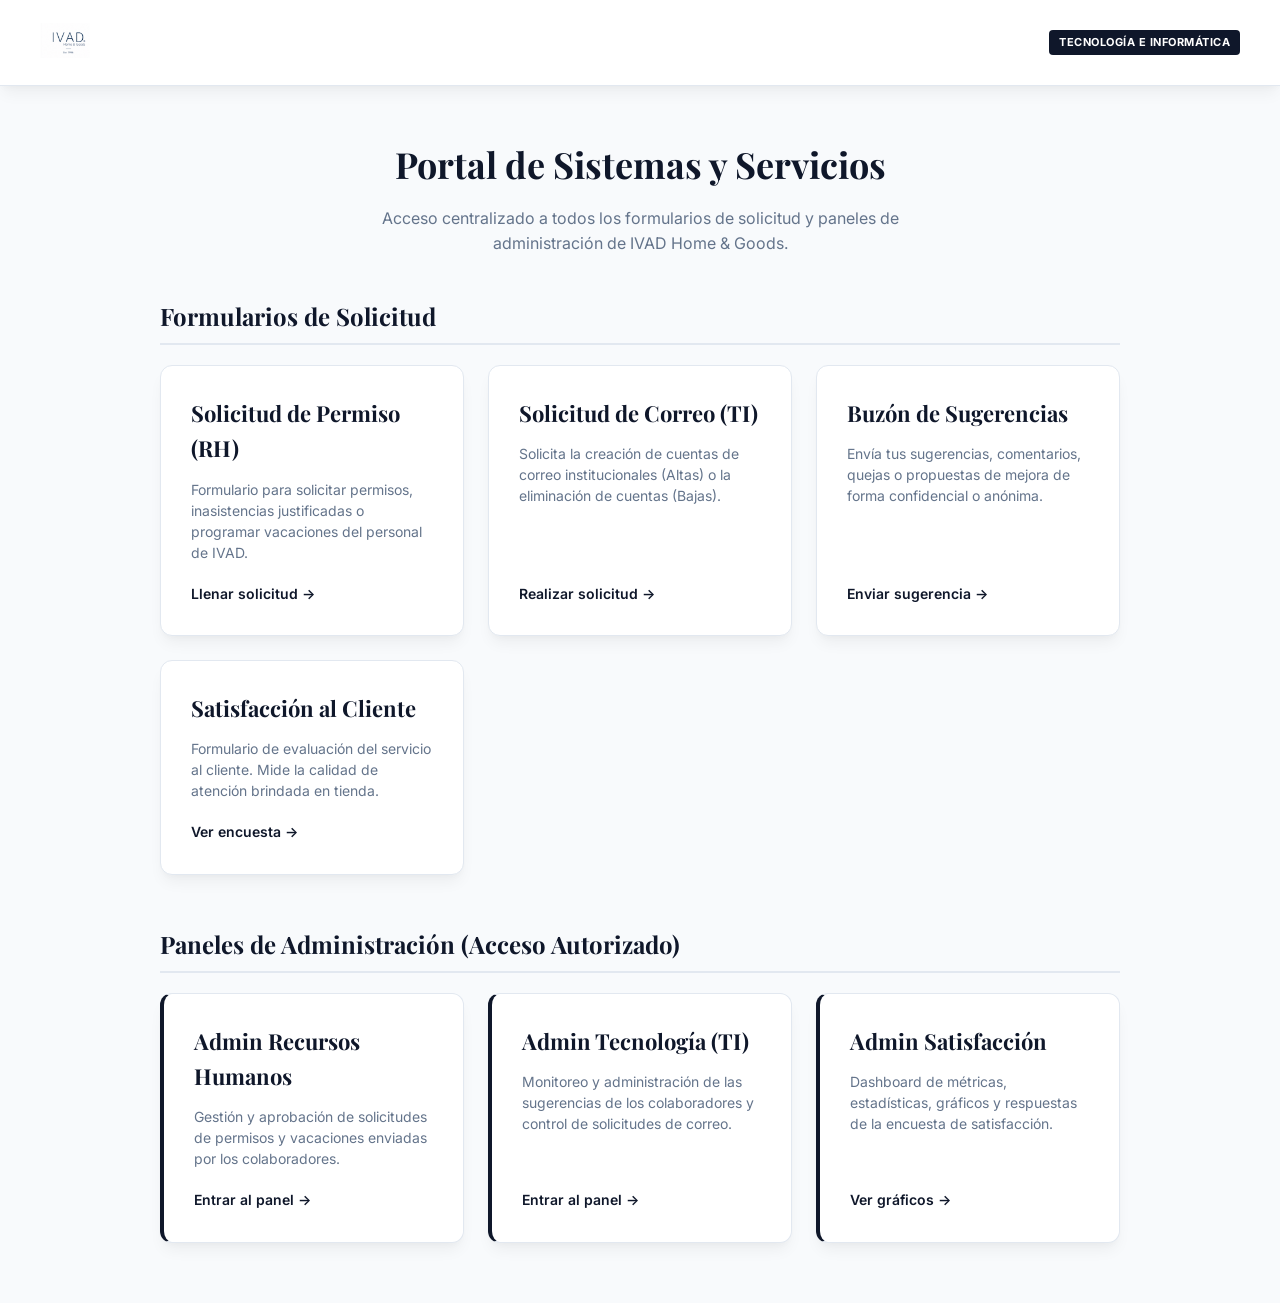
==== index.html @ 57df96f6 "Remove emojis and align colors to standard IVAD branding in portal and panel" ====
<!doctype html>
<html lang="es">
<head>
  <meta charset="utf-8" />
  <meta name="viewport" content="width=device-width, initial-scale=1" />
  <title>IVAD · Portal de Tecnología</title>
  <meta name="description" content="Portal oficial de Servicios de Tecnología e Informática - IVAD" />
  <link rel="preconnect" href="https://fonts.googleapis.com" />
  <link rel="preconnect" href="https://fonts.gstatic.com" crossorigin />
  <link href="https://fonts.googleapis.com/css2?family=Inter:wght@400;500;600;700&family=Playfair+Display:wght@500;600;700&display=swap" rel="stylesheet" />
  <link rel="stylesheet" href="styles.css" />
  <style>
    .portal-grid {
      display: grid;
      grid-template-columns: repeat(auto-fit, minmax(280px, 1fr));
      gap: 24px;
      margin-top: 40px;
    }
    .portal-card {
      background: var(--card);
      border: 1px solid var(--rule);
      border-radius: var(--radius);
      padding: 30px;
      text-decoration: none;
      color: inherit;
      box-shadow: var(--shadow);
      transition: all 0.3s cubic-bezier(0.4, 0, 0.2, 1);
      display: flex;
      flex-direction: column;
      justify-content: space-between;
      min-height: 200px;
    }
    .portal-card:hover {
      transform: translateY(-5px);
      border-color: var(--primary);
      box-shadow: 0 20px 25px -5px rgba(0, 0, 0, 0.1), 0 10px 10px -5px rgba(0, 0, 0, 0.04);
    }
    .portal-card h2 {
      font-family: 'Playfair Display', serif;
      font-size: 22px;
      margin-bottom: 12px;
      color: var(--ink);
    }
    .portal-card p {
      color: var(--ink-soft);
      font-size: 14px;
      line-height: 1.5;
      margin-bottom: 20px;
      flex-grow: 1;
    }
    .portal-card .action-link {
      font-size: 14px;
      font-weight: 600;
      color: var(--primary);
      display: flex;
      align-items: center;
      gap: 6px;
    }
    .portal-card:hover .action-link {
      text-decoration: underline;
    }
  </style>
</head>
<body>
  <header class="page-header">
    <img src="ivad-logo.png" alt="IVAD Home & Goods" />
    <div class="dept-tag">Tecnología e Informática</div>
  </header>

  <main class="container" style="max-width: 1000px; margin-top: 50px;">
    <div style="text-align: center; margin-bottom: 40px;">
      <h1 style="font-family: 'Playfair Display', serif; font-size: 36px; margin-bottom: 12px;">Portal de Sistemas y Servicios</h1>
      <p style="color: var(--ink-soft); font-size: 16px; max-width: 600px; margin: 0 auto;">
        Acceso centralizado a todos los formularios de solicitud y paneles de administración de IVAD Home & Goods.
      </p>
    </div>

    <!-- SECCIÓN DE FORMULARIOS -->
    <div style="margin-top: 30px;">
      <h2 style="font-family: 'Playfair Display', serif; font-size: 24px; border-bottom: 2px solid var(--rule); padding-bottom: 8px; color: var(--ink); margin-bottom: 20px;">Formularios de Solicitud</h2>
      <div class="portal-grid" style="margin-top: 10px;">
        
        <!-- Tarjeta: Solicitud de Permisos -->
        <a href="https://recursohumanos.ivadsrl.com/" target="_blank" class="portal-card">
          <div>
            <h2>Solicitud de Permiso (RH)</h2>
            <p>Formulario para solicitar permisos, inasistencias justificadas o programar vacaciones del personal de IVAD.</p>
          </div>
          <div class="action-link">
            Llenar solicitud &rarr;
          </div>
        </a>

        <!-- Tarjeta: Solicitud de Correos -->
        <a href="solicitud_correo" class="portal-card">
          <div>
            <h2>Solicitud de Correo (TI)</h2>
            <p>Solicita la creación de cuentas de correo institucionales (Altas) o la eliminación de cuentas (Bajas).</p>
          </div>
          <div class="action-link">
            Realizar solicitud &rarr;
          </div>
        </a>

        <!-- Tarjeta: Buzón de Sugerencias -->
        <a href="buzon" class="portal-card">
          <div>
            <h2>Buzón de Sugerencias</h2>
            <p>Envía tus sugerencias, comentarios, quejas o propuestas de mejora de forma confidencial o anónima.</p>
          </div>
          <div class="action-link">
            Enviar sugerencia &rarr;
          </div>
        </a>

        <!-- Tarjeta: Satisfacción de Cliente -->
        <a href="https://satisfaccionalcliente.ivadsrl.com" target="_blank" class="portal-card">
          <div>
            <h2>Satisfacción al Cliente</h2>
            <p>Formulario de evaluación del servicio al cliente. Mide la calidad de atención brindada en tienda.</p>
          </div>
          <div class="action-link">
            Ver encuesta &rarr;
          </div>
        </a>

      </div>
    </div>

    <!-- SECCIÓN DE ADMINISTRACIÓN -->
    <div style="margin-top: 50px; margin-bottom: 50px;">
      <h2 style="font-family: 'Playfair Display', serif; font-size: 24px; border-bottom: 2px solid var(--rule); padding-bottom: 8px; color: var(--ink); margin-bottom: 20px;">Paneles de Administración (Acceso Autorizado)</h2>
      <div class="portal-grid" style="margin-top: 10px;">

        <!-- Tarjeta: Admin RH -->
        <a href="https://recursohumanos.ivadsrl.com/admin" target="_blank" class="portal-card" style="border-left: 4px solid var(--primary);">
          <div>
            <h2>Admin Recursos Humanos</h2>
            <p>Gestión y aprobación de solicitudes de permisos y vacaciones enviadas por los colaboradores.</p>
          </div>
          <div class="action-link">
            Entrar al panel &rarr;
          </div>
        </a>

        <!-- Tarjeta: Admin TI -->
        <a href="panel" class="portal-card" style="border-left: 4px solid var(--primary);">
          <div>
            <h2>Admin Tecnología (TI)</h2>
            <p>Monitoreo y administración de las sugerencias de los colaboradores y control de solicitudes de correo.</p>
          </div>
          <div class="action-link">
            Entrar al panel &rarr;
          </div>
        </a>

        <!-- Tarjeta: Admin Satisfacción -->
        <a href="https://satisfaccionalcliente.ivadsrl.com/panel" target="_blank" class="portal-card" style="border-left: 4px solid var(--primary);">
          <div>
            <h2>Admin Satisfacción</h2>
            <p>Dashboard de métricas, estadísticas, gráficos y respuestas de la encuesta de satisfacción.</p>
          </div>
          <div class="action-link">
            Ver gráficos &rarr;
          </div>
        </a>

      </div>
    </div>
  </main>
</body>
</html>
---- styles.css ----
:root {
  --bg: #f8fafc;
  --card: #ffffff;
  --ink: #0f172a;
  --ink-soft: #64748b;
  --rule: #e2e8f0;
  --primary: #0f172a;
  --primary-hover: #1e293b;
  --danger: #ef4444;
  --success: #22c55e;
  --radius: 12px;
  --shadow: 0 10px 15px -3px rgba(0, 0, 0, 0.05), 0 4px 6px -2px rgba(0, 0, 0, 0.025);
}

* { box-sizing: border-box; margin: 0; padding: 0; }
body { font-family: 'Inter', sans-serif; background: var(--bg); color: var(--ink); line-height: 1.6; }

/* HEADER */
.page-header { background: var(--card); border-bottom: 1px solid var(--rule); padding: 20px 40px; display: flex; justify-content: space-between; align-items: center; box-shadow: var(--shadow); }
.page-header img { height: 45px; }
.page-header .dept-tag { font-size: 11px; font-weight: 700; background: var(--ink); color: #fff; padding: 4px 10px; border-radius: 4px; letter-spacing: 0.5px; text-transform: uppercase; }

/* LAYOUT */
.container { max-width: 800px; margin: 60px auto; padding: 0 20px; }
.panel-container { max-width: 1200px; margin: 40px auto; padding: 0 20px; }

/* FORM CARD */
.form-card { background: var(--card); padding: 40px; border-radius: var(--radius); box-shadow: var(--shadow); border: 1px solid var(--rule); }
.form-card h1 { font-family: 'Playfair Display', serif; font-size: 28px; color: var(--ink); margin-bottom: 10px; }
.form-card p.desc { color: var(--ink-soft); font-size: 15px; margin-bottom: 30px; }

/* FORM GROUPS */
.form-group { margin-bottom: 24px; }
.form-group label { display: block; font-size: 13px; font-weight: 600; margin-bottom: 8px; color: var(--ink); }
.form-control { width: 100%; padding: 12px 16px; border: 1px solid var(--rule); border-radius: 6px; font-size: 15px; font-family: 'Inter', sans-serif; transition: border-color 0.2s; background: #fff; }
.form-control:focus { outline: none; border-color: var(--primary); }
textarea.form-control { min-height: 100px; resize: vertical; }
.hint { font-size: 12px; color: var(--ink-soft); margin-top: 6px; display: block; }

/* RADIO / SELECTIONS */
.radio-group { display: flex; gap: 16px; flex-wrap: wrap; }
.radio-card { flex: 1; border: 1px solid var(--rule); border-radius: 6px; padding: 16px; cursor: pointer; transition: all 0.2s; background: #fff; display: flex; align-items: flex-start; gap: 12px; }
.radio-card input { margin-top: 4px; cursor: pointer; }
.radio-card .rc-title { font-weight: 600; font-size: 15px; display: block; margin-bottom: 4px; }
.radio-card .rc-desc { font-size: 13px; color: var(--ink-soft); }
.radio-card:hover { border-color: #cbd5e1; }
.radio-card.active { border-color: var(--primary); background: #fdfaf0; }

/* BUTTONS */
.btn { display: inline-block; padding: 14px 28px; background: var(--primary); color: #fff; font-weight: 600; border: none; border-radius: 6px; cursor: pointer; font-size: 15px; transition: all 0.2s; width: 100%; text-align: center; }
.btn:hover:not(:disabled) { background: var(--primary-hover); transform: translateY(-1px); }
.btn:disabled { opacity: 0.6; cursor: not-allowed; }

/* SUCCESS STATE */
.success-state { text-align: center; padding: 60px 20px; }
.success-state h2 { font-family: 'Playfair Display', serif; font-size: 32px; color: var(--ink); margin-bottom: 16px; }
.success-state p { color: var(--ink-soft); font-size: 16px; margin-bottom: 30px; }
.folio-box { display: inline-block; background: #fdfaf0; border: 1px dashed var(--primary); padding: 12px 24px; border-radius: 6px; font-family: monospace; font-size: 20px; font-weight: bold; color: var(--ink); margin-bottom: 30px; }

/* PANEL ESTILOS */
.stat-grid { display: grid; grid-template-columns: repeat(auto-fit, minmax(200px, 1fr)); gap: 20px; margin-bottom: 30px; }
.stat-card { background: var(--card); border: 1px solid var(--rule); border-radius: var(--radius); padding: 24px; box-shadow: var(--shadow); }
.stat-card .label { font-size: 13px; font-weight: 600; color: var(--ink-soft); text-transform: uppercase; margin-bottom: 8px; }
.stat-card .val { font-size: 36px; font-weight: 700; font-family: 'Playfair Display', serif; color: var(--ink); }

.data-card { background: var(--card); border: 1px solid var(--rule); border-radius: var(--radius); box-shadow: var(--shadow); overflow: hidden; margin-bottom: 30px; }
.data-header { padding: 20px; border-bottom: 1px solid var(--rule); display: flex; justify-content: space-between; align-items: center; }
.data-header h3 { font-size: 16px; font-weight: 600; margin: 0; }
.data-table { width: 100%; border-collapse: collapse; font-size: 14px; text-align: left; }
.data-table th { padding: 16px 20px; font-size: 12px; font-weight: 600; color: var(--ink-soft); text-transform: uppercase; border-bottom: 1px solid var(--rule); background: #f8fafc; }
.data-table td { padding: 16px 20px; border-bottom: 1px solid var(--rule); vertical-align: top; }
.data-table tr:last-child td { border-bottom: none; }
.data-table tr:hover { background: #fdfaf0; }

.badge { display: inline-block; padding: 4px 10px; border-radius: 12px; font-size: 11px; font-weight: 700; text-transform: uppercase; }
.badge.alta { background: #e0f2fe; color: #0284c7; }
.badge.baja { background: #fee2e2; color: #dc2626; }
.badge.pendiente { background: #fef3c7; color: #d97706; }
.badge.completado { background: #dcfce7; color: #16a34a; }

.action-btn { background: none; border: 1px solid var(--rule); color: var(--ink-soft); padding: 6px 12px; border-radius: 4px; cursor: pointer; font-size: 12px; font-weight: 500; transition: all 0.2s; }
.action-btn:hover { border-color: var(--primary); color: var(--primary); }
.action-btn.danger:hover { border-color: var(--danger); color: var(--danger); }

/* PURE CSS TAB TOGGLING */
#opt-alta:checked ~ #seccionAlta { display: block !important; }
#opt-alta:checked ~ #seccionBaja { display: none !important; }
#opt-baja:checked ~ #seccionAlta { display: none !important; }
#opt-baja:checked ~ #seccionBaja { display: block !important; }

#opt-alta:checked ~ .form-group .select-alta,
#opt-baja:checked ~ .form-group .select-baja {
  border-color: var(--primary);
  background: #f8fafc;
}

.custom-radio-indicator {
  width: 20px;
  height: 20px;
  border: 2px solid var(--rule);
  border-radius: 50%;
  display: inline-block;
  flex-shrink: 0;
  position: relative;
  transition: all 0.2s;
  margin-top: 4px;
}

#opt-alta:checked ~ .form-group .select-alta .custom-radio-indicator,
#opt-baja:checked ~ .form-group .select-baja .custom-radio-indicator {
  border-color: var(--primary);
}

#opt-alta:checked ~ .form-group .select-alta .custom-radio-indicator::after,
#opt-baja:checked ~ .form-group .select-baja .custom-radio-indicator::after {
  content: '';
  width: 10px;
  height: 10px;
  background: var(--primary);
  border-radius: 50%;
  position: absolute;
  top: 50%;
  left: 50%;
  transform: translate(-50%, -50%);
}
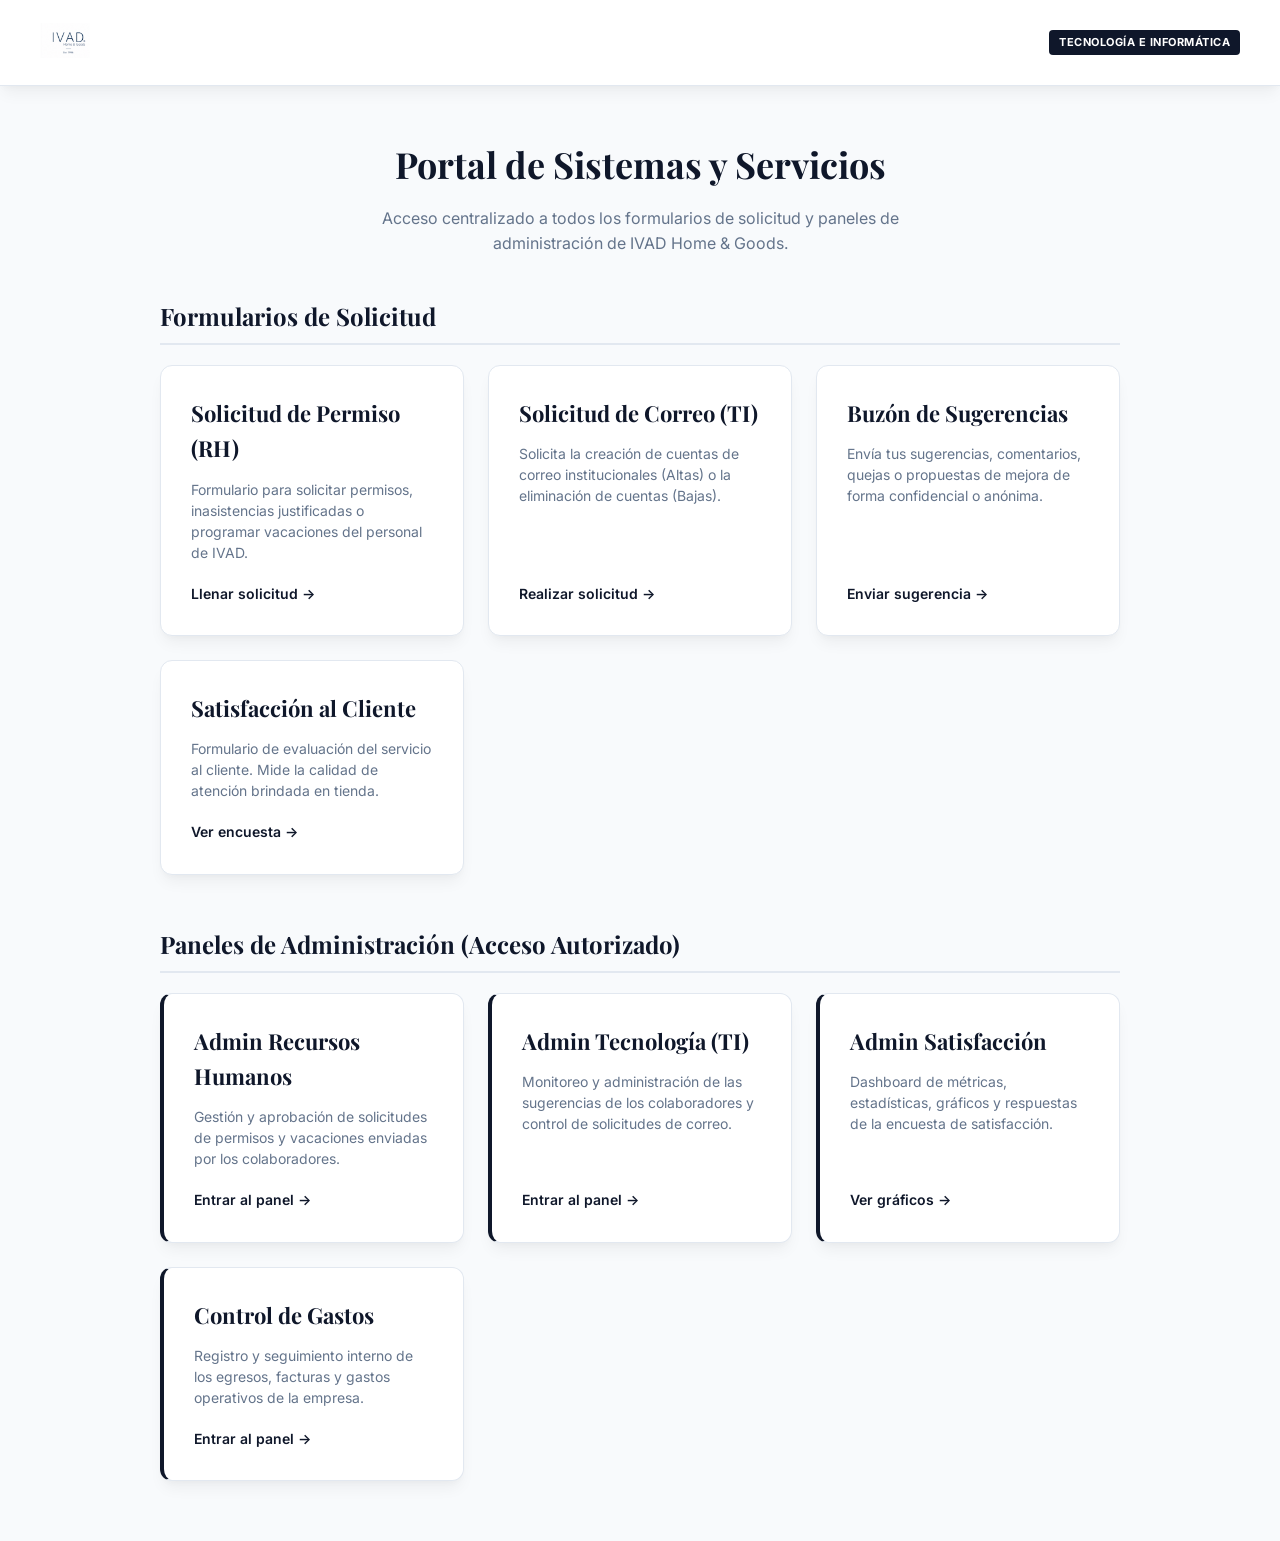
==== commit e9a630a3: "Add Control de Gastos card link to portal page" ====
--- a/index.html
+++ b/index.html
@@ -165,6 +165,17 @@
           </div>
         </a>
 
+        <!-- Tarjeta: Control de Gastos -->
+        <a href="https://recursohumanos.ivadsrl.com/control_gastos" target="_blank" class="portal-card" style="border-left: 4px solid var(--primary);">
+          <div>
+            <h2>Control de Gastos</h2>
+            <p>Registro y seguimiento interno de los egresos, facturas y gastos operativos de la empresa.</p>
+          </div>
+          <div class="action-link">
+            Entrar al panel &rarr;
+          </div>
+        </a>
+
       </div>
     </div>
   </main>
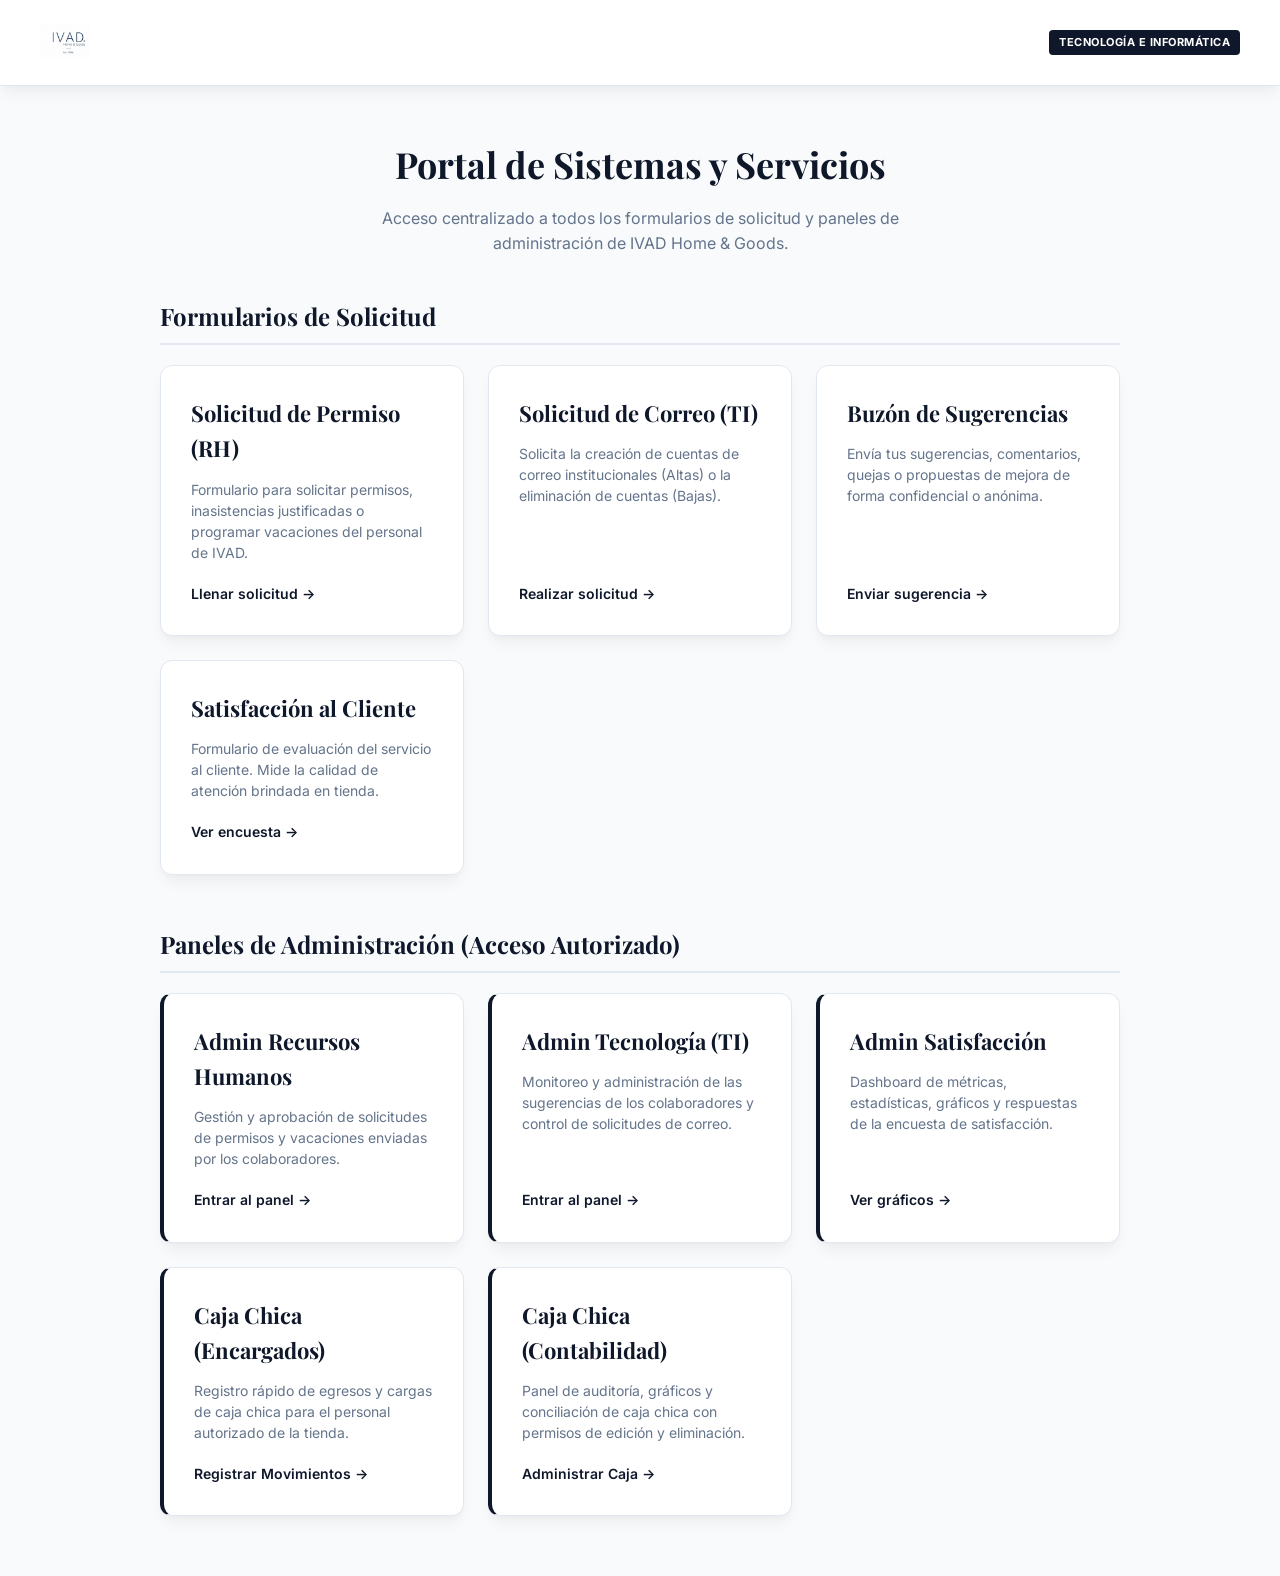
==== commit 2973b7f1: "Add administrative petty cash panel (admin.html, admin_script.js) with edit/delete functions and lim" ====
--- a/index.html
+++ b/index.html
@@ -165,14 +165,25 @@
           </div>
         </a>
 
-        <!-- Tarjeta: Control de Gastos -->
-        <a href="https://recursohumanos.ivadsrl.com/control_gastos" target="_blank" class="portal-card" style="border-left: 4px solid var(--primary);">
+        <!-- Tarjeta: Caja Chica (Encargados) -->
+        <a href="control_gastos" class="portal-card" style="border-left: 4px solid var(--primary);">
           <div>
-            <h2>Control de Gastos</h2>
-            <p>Registro y seguimiento interno de los egresos, facturas y gastos operativos de la empresa.</p>
+            <h2>Caja Chica (Encargados)</h2>
+            <p>Registro rápido de egresos y cargas de caja chica para el personal autorizado de la tienda.</p>
           </div>
           <div class="action-link">
-            Entrar al panel &rarr;
+            Registrar Movimientos &rarr;
+          </div>
+        </a>
+
+        <!-- Tarjeta: Caja Chica (Contabilidad) -->
+        <a href="control_gastos/admin.html" class="portal-card" style="border-left: 4px solid var(--primary);">
+          <div>
+            <h2>Caja Chica (Contabilidad)</h2>
+            <p>Panel de auditoría, gráficos y conciliación de caja chica con permisos de edición y eliminación.</p>
+          </div>
+          <div class="action-link">
+            Administrar Caja &rarr;
           </div>
         </a>
 
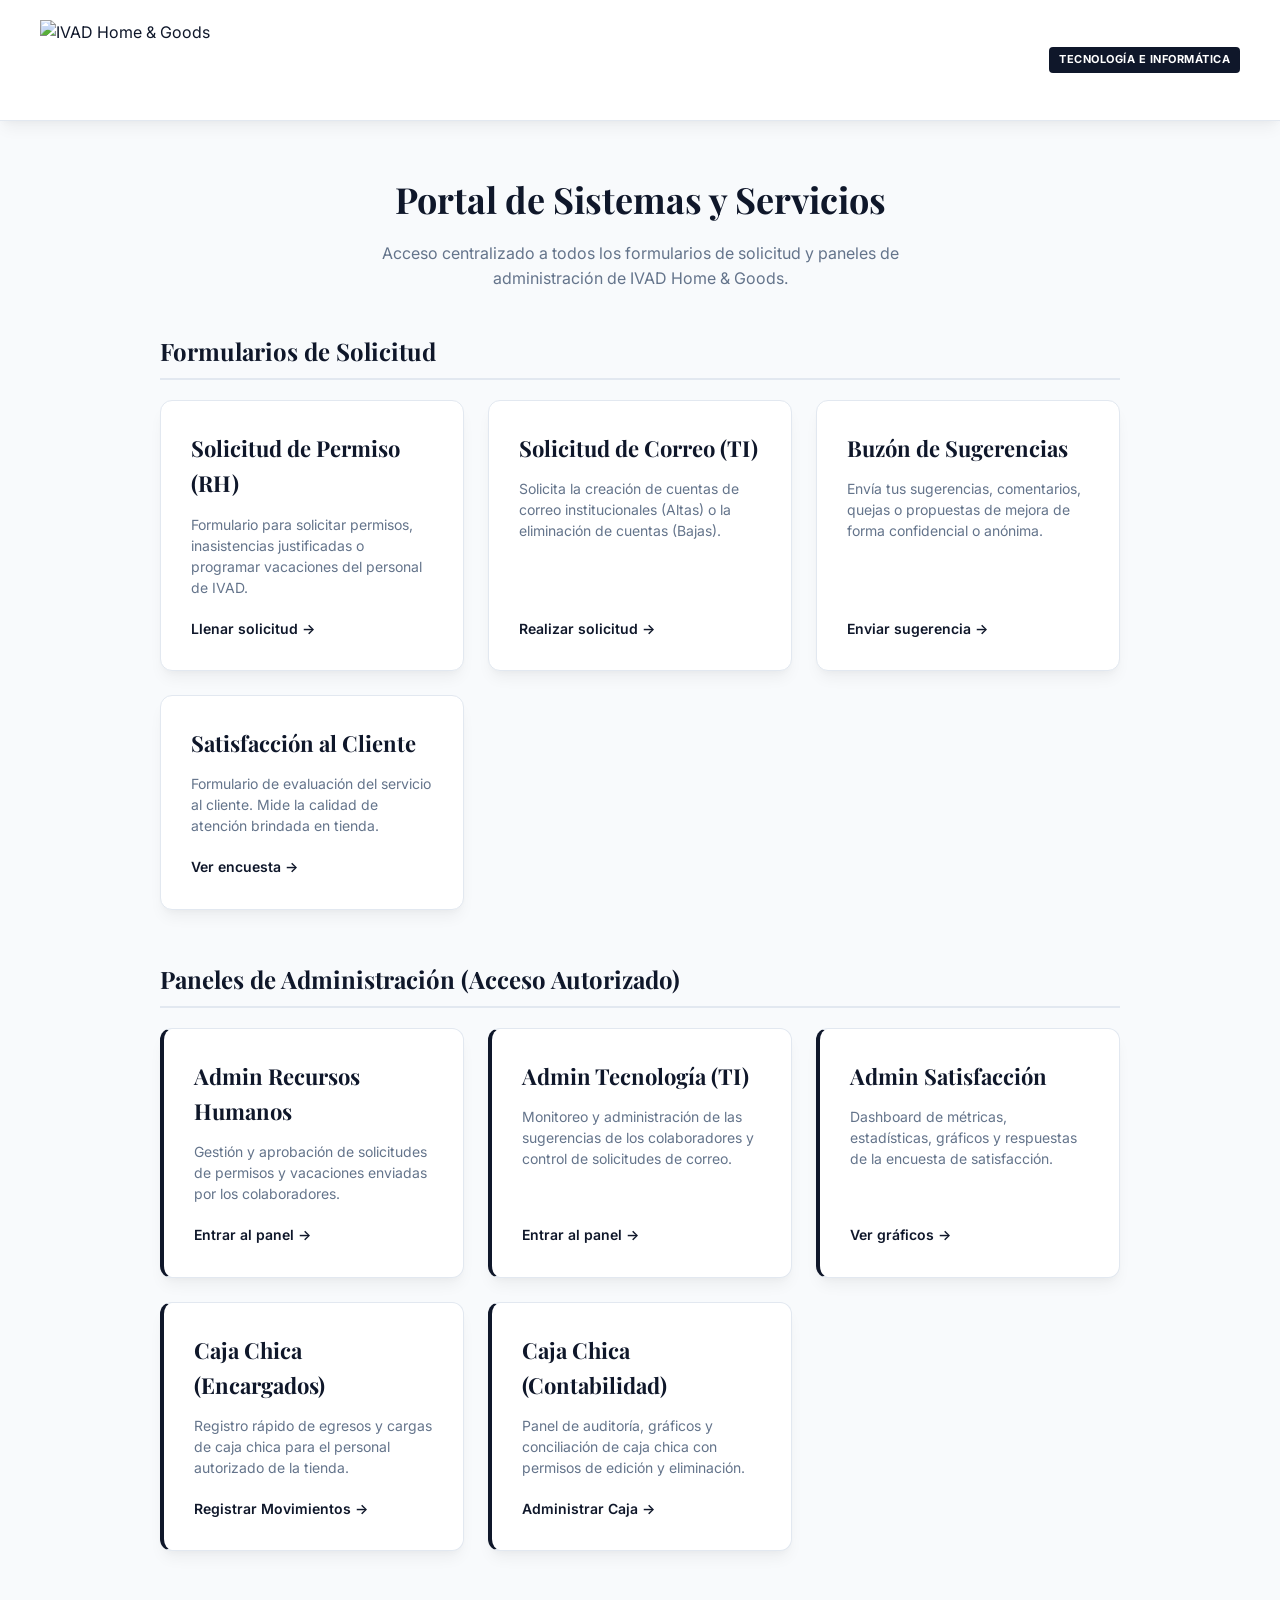
==== commit 58440737: "Actualizar logo transparente en todo el portal de Tecnologia y corregir conexion Supabase en solicit" ====
--- a/index.html
+++ b/index.html
@@ -63,7 +63,7 @@
 </head>
 <body>
   <header class="page-header">
-    <img src="ivad-logo.png" alt="IVAD Home & Goods" />
+    <img src="https://rbtdahmhaksdvupsmkma.supabase.co/storage/v1/object/public/product-images/logo_transparent.png" alt="IVAD Home & Goods" style="height:80px; width:auto;" />
     <div class="dept-tag">Tecnología e Informática</div>
   </header>
 
--- a/styles.css
+++ b/styles.css
@@ -17,7 +17,7 @@
 
 /* HEADER */
 .page-header { background: var(--card); border-bottom: 1px solid var(--rule); padding: 20px 40px; display: flex; justify-content: space-between; align-items: center; box-shadow: var(--shadow); }
-.page-header img { height: 45px; }
+.page-header img { height: 120px; }
 .page-header .dept-tag { font-size: 11px; font-weight: 700; background: var(--ink); color: #fff; padding: 4px 10px; border-radius: 4px; letter-spacing: 0.5px; text-transform: uppercase; }
 
 /* LAYOUT */
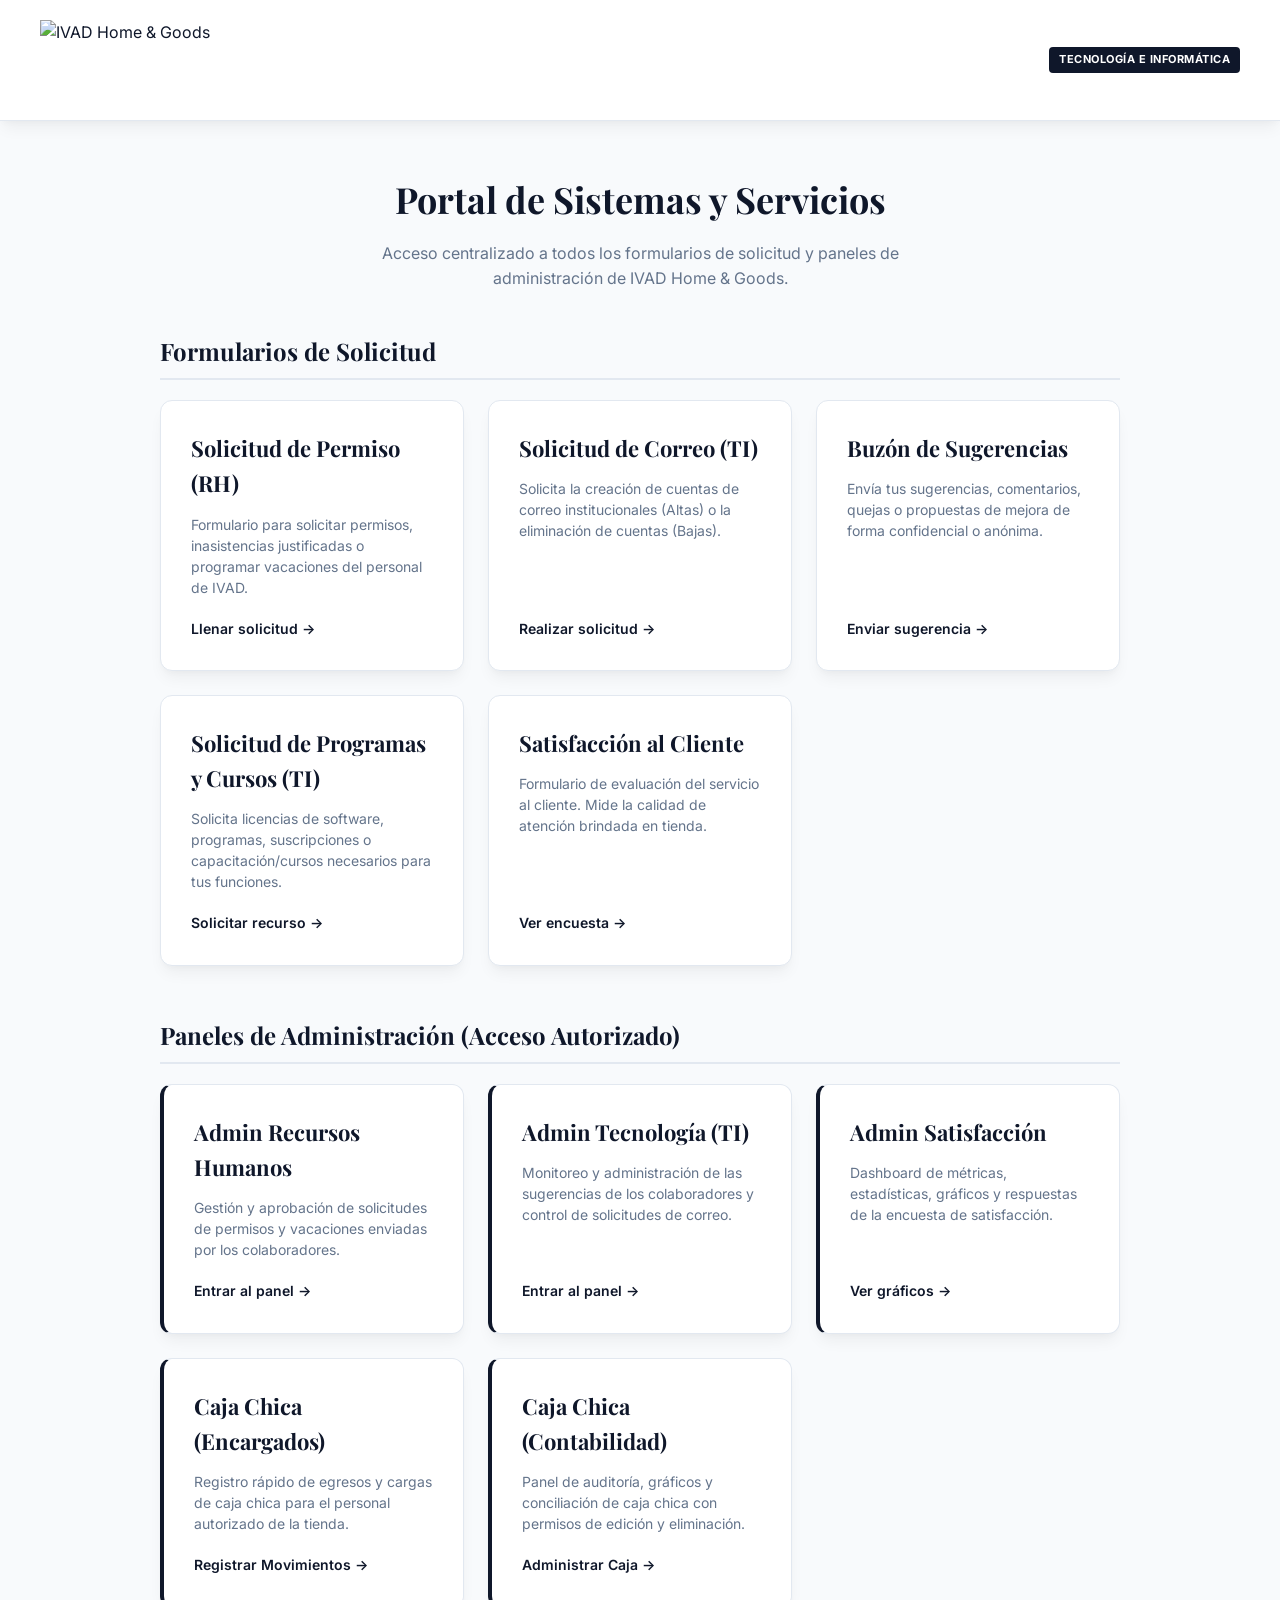
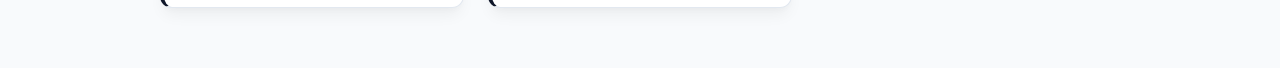
==== commit 3cd02351: "Agregar Solicitud de Recursos y Cursos con integracion a base de datos y panel administrativo" ====
--- a/index.html
+++ b/index.html
@@ -113,6 +113,17 @@
           </div>
         </a>
 
+        <!-- Tarjeta: Solicitud de Recursos/Cursos -->
+        <a href="solicitud_recurso" class="portal-card">
+          <div>
+            <h2>Solicitud de Programas y Cursos (TI)</h2>
+            <p>Solicita licencias de software, programas, suscripciones o capacitación/cursos necesarios para tus funciones.</p>
+          </div>
+          <div class="action-link">
+            Solicitar recurso &rarr;
+          </div>
+        </a>
+
         <!-- Tarjeta: Satisfacción de Cliente -->
         <a href="https://satisfaccionalcliente.ivadsrl.com" target="_blank" class="portal-card">
           <div>
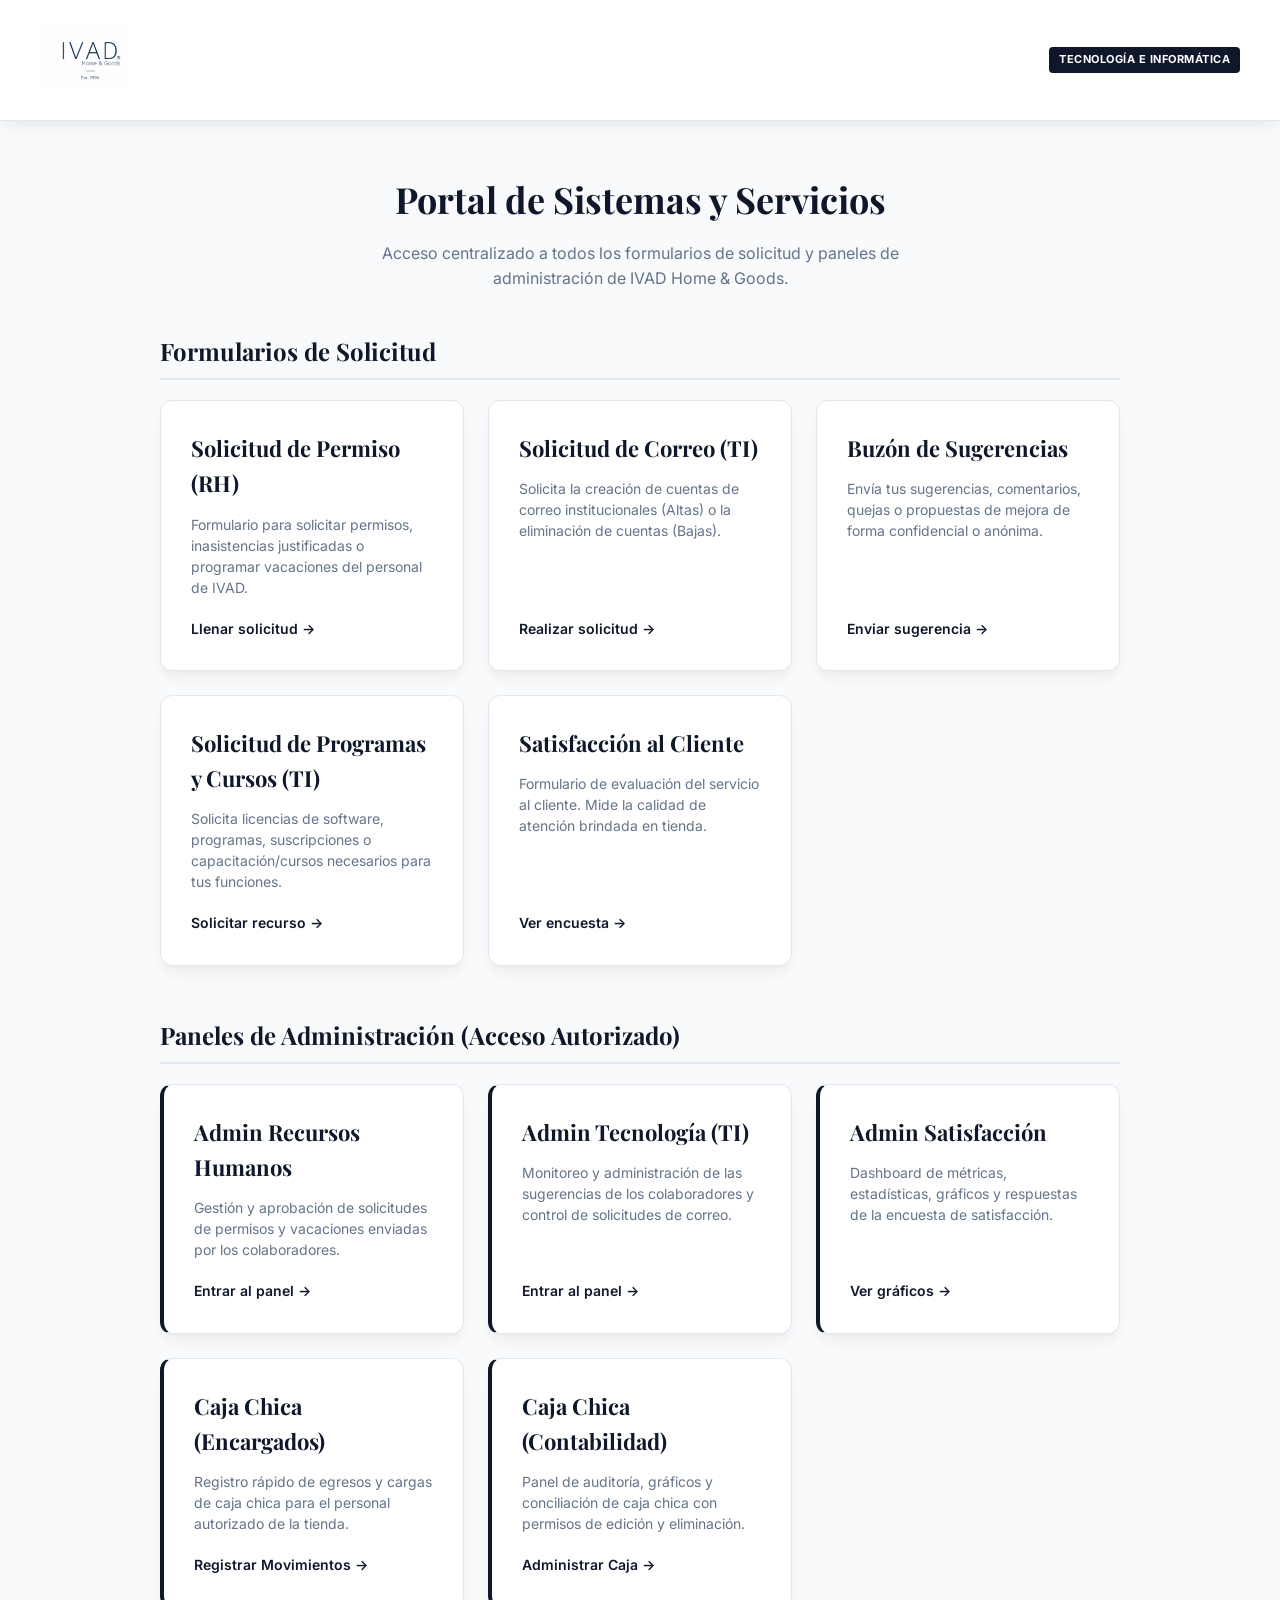
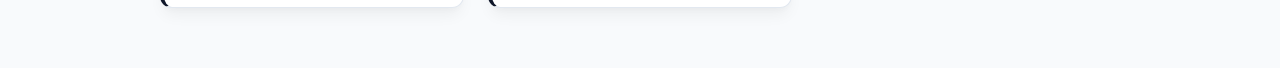
==== commit e5695074: "Restaurar logo de IVAD y actualizar conexion a Supabase activo" ====
--- a/index.html
+++ b/index.html
@@ -63,7 +63,7 @@
 </head>
 <body>
   <header class="page-header">
-    <img src="https://rbtdahmhaksdvupsmkma.supabase.co/storage/v1/object/public/product-images/logo_transparent.png" alt="IVAD Home & Goods" style="height:80px; width:auto;" />
+    <img src="/ivad-logo.png" alt="IVAD Home & Goods" style="height:80px; width:auto;" />
     <div class="dept-tag">Tecnología e Informática</div>
   </header>
 
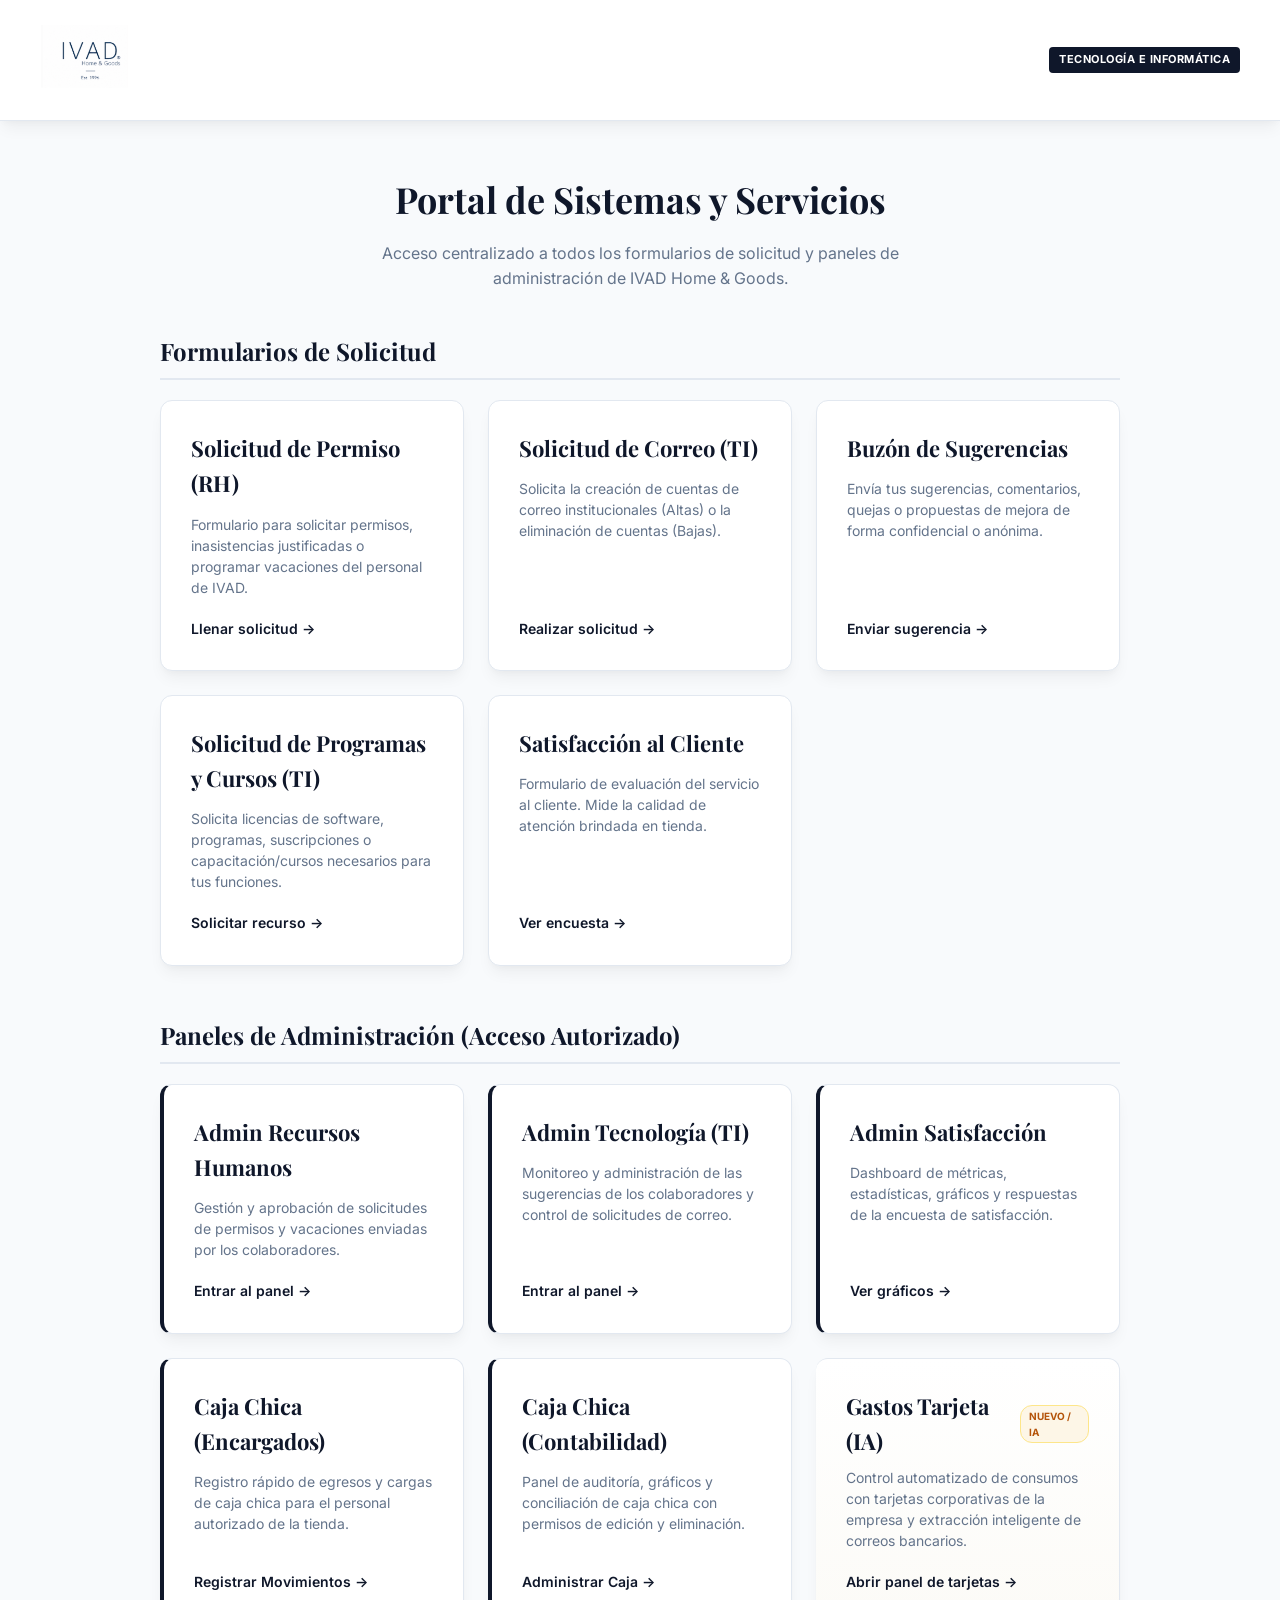
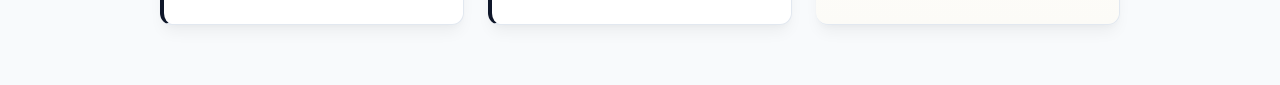
==== commit 8348316d: "feat: nuevo panel de Gastos con Tarjeta Corporativa con IA y conexion a Supabase" ====
--- a/index.html
+++ b/index.html
@@ -198,6 +198,20 @@
           </div>
         </a>
 
+        <!-- Tarjeta: Gastos con Tarjeta (IA) -->
+        <a href="gastos_tarjeta" class="portal-card" style="border-left: 4px solid var(--accent); background: linear-gradient(to bottom, #ffffff, #fcfbf7);">
+          <div>
+            <div style="display: flex; justify-content: space-between; align-items: center; margin-bottom: 8px;">
+              <h2 style="margin-bottom: 0;">Gastos Tarjeta (IA)</h2>
+              <span style="background: #fdf6e7; color: #b45309; border: 1px solid #fde68a; font-size: 10px; font-weight: 700; padding: 2px 8px; border-radius: 12px; text-transform: uppercase;">Nuevo / IA</span>
+            </div>
+            <p>Control automatizado de consumos con tarjetas corporativas de la empresa y extracción inteligente de correos bancarios.</p>
+          </div>
+          <div class="action-link" style="color: var(--accent);">
+            Abrir panel de tarjetas &rarr;
+          </div>
+        </a>
+
       </div>
     </div>
   </main>
